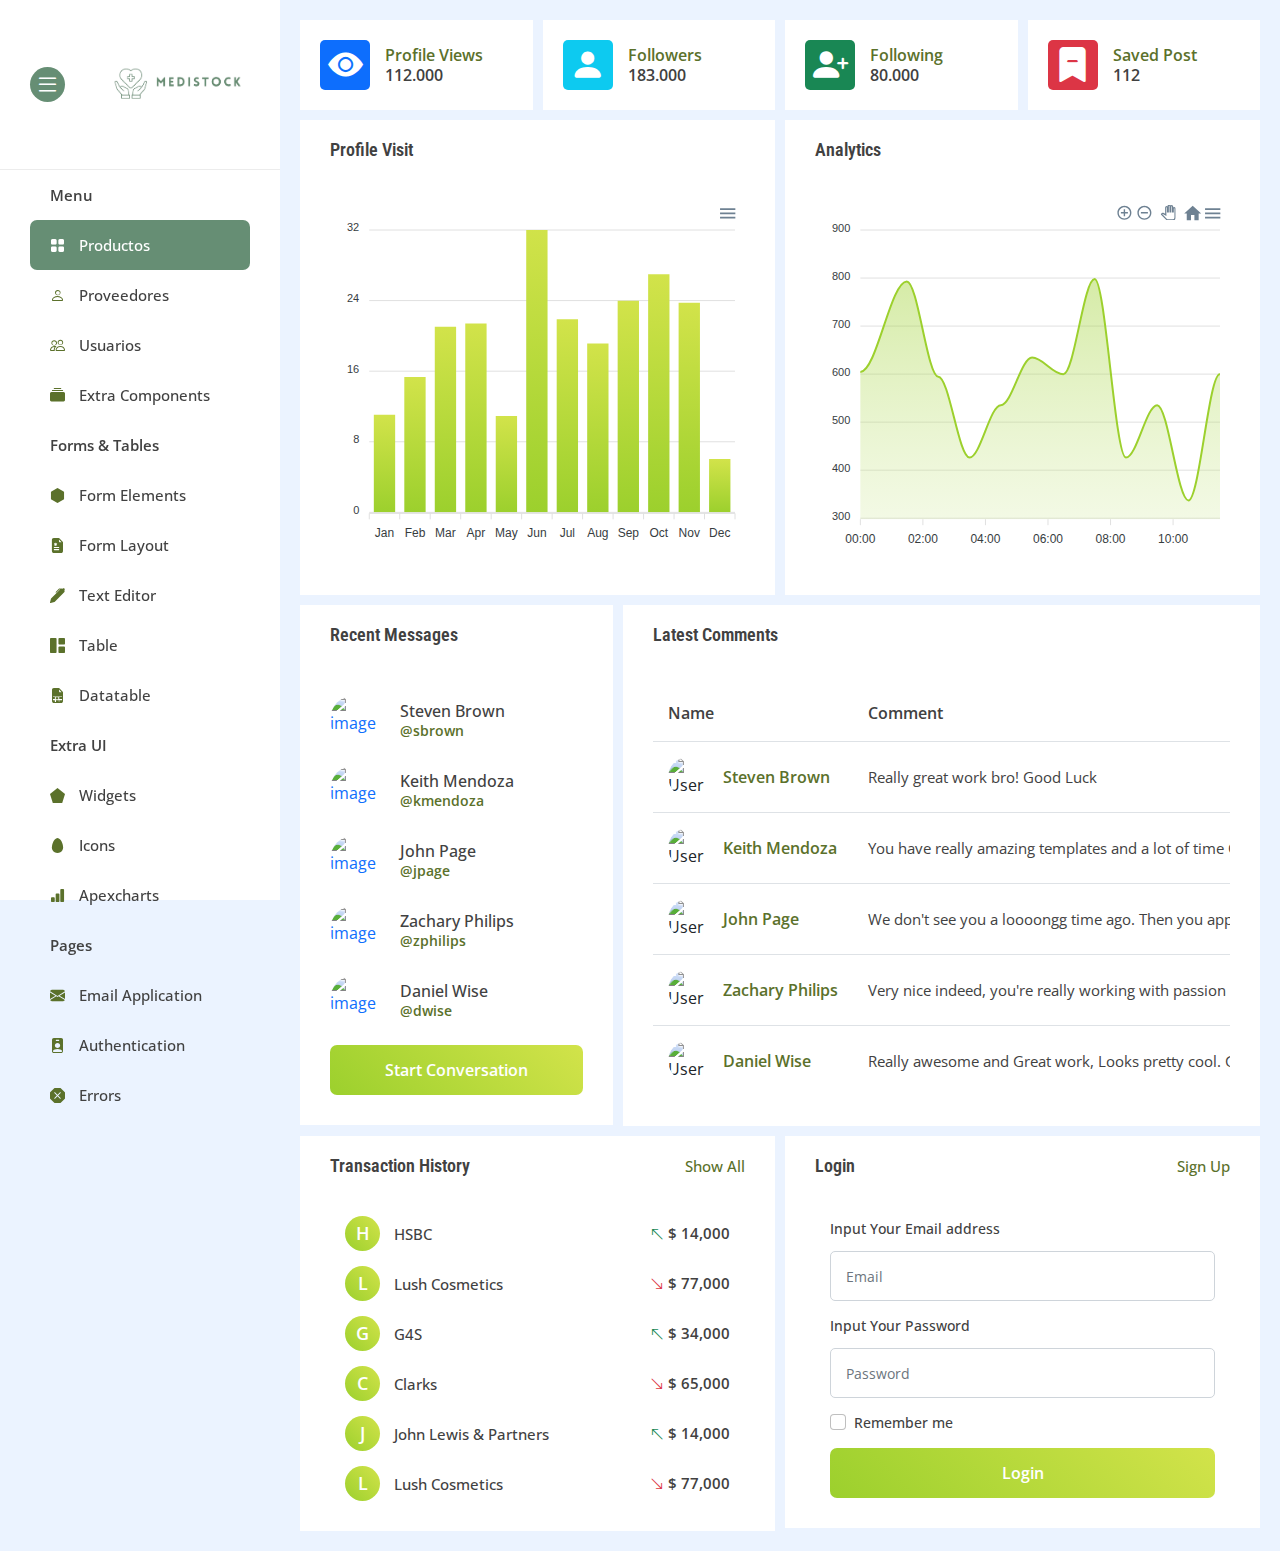
==== Dashboards/index.html @ 8051bd9f "Avances Dashboard V.1" ====
<!DOCTYPE html>
<html lang="en">
<head>
    <meta charset="UTF-8">
    <meta http-equiv="X-UA-Compatible" content="IE=edge">
    <meta name="viewport" content="width=device-width, initial-scale=1.0">
    <title>MediStock</title>

    <link rel="shortcut icon" href="resources/img/LogoHeadMediStock.png">
    <link rel="stylesheet" href="resources/css/animate.min.css">
    <link rel="stylesheet" href="resources/css/bootstrap-icons.css">
    <link rel="stylesheet" href="resources/css/jquery.mCustomScrollbar.min.css">
    <link rel="stylesheet" href="resources/css/bootstrap.min.css">
    <link rel="stylesheet" href="resources/css/style.css">
</head>
<body>
    <div class="container-fluid">
        <button class="sidebar-collapse-mini d-xl-none d-block"><i class="bi bi-list"></i></button>
        <!-- main sidebar -->
        <div class="fixed-sidebar sidebar-mini">
            <div class="logo">
                <button class="sidebar-collapse"><i class="bi bi-list"></i></button>
                <a href="index.html"><img src="resources/img/LogoColorVerde.png" alt="LOGO"></a>
            </div>
            <!-- sidebar menu -->
            <div class="menu">
                <div class="custom-scroll">
                    <div class="sidebar-menu">
                        <ul>
                            <li class="sidebar-title"><span>Menu</span></li>
                            <li class="sidebar-item"><a href="index.html" class="sidebar-link active" data-bs-toggle="tooltip" data-bs-placement="right" title="Productos" tabindex="0"><i class="bi bi-grid-fill"></i> <span>Productos</span></a></li>
                            <li class="sidebar-item"><a href="index.html" class="sidebar-link" data-bs-toggle="tooltip" data-bs-placement="right" title="Proveedores" tabindex="0"><i class="bi bi-person"></i> <span>Proveedores</span></a></li>
                            <li class="sidebar-item"><a href="index.html" class="sidebar-link" data-bs-toggle="tooltip" data-bs-placement="right" title="Usuarios" tabindex="0"><i class="bi bi-people"></i> <span>Usuarios</span></a></li>
                            <li class="sidebar-item"><a href="extra_component.html" class="sidebar-link" data-bs-toggle="tooltip" data-bs-placement="right" title="Extra Components" tabindex="0"><i class="bi bi-collection-fill"></i> <span>Extra Components</span></a></li>
                            <li class="sidebar-title"><span>Forms & Tables</span></li>
                            <li class="sidebar-item"><a href="form_element.html" class="sidebar-link" data-bs-toggle="tooltip" data-bs-placement="right" title="Form Elements" tabindex="0"><i class="bi bi-hexagon-fill"></i> <span>Form Elements</span></a></li>
                            <li class="sidebar-item"><a href="form_layout.html" class="sidebar-link" data-bs-toggle="tooltip" data-bs-placement="right" title="Form Layout" tabindex="0"><i class="bi bi-file-earmark-medical-fill"></i> <span>Form Layout</span></a></li>
                            <li class="sidebar-item"><a href="editor.html" class="sidebar-link" data-bs-toggle="tooltip" data-bs-placement="right" title="Form Editor" tabindex="0"><i class="bi bi-pen-fill"></i> <span>Text Editor</span></a></li>
                            <li class="sidebar-item"><a href="table.html" class="sidebar-link" data-bs-toggle="tooltip" data-bs-placement="right" title="Table" tabindex="0"><i class="bi bi-grid-1x2-fill"></i> <span>Table</span></a></li>
                            <li class="sidebar-item"><a href="data_table.html" class="sidebar-link" data-bs-toggle="tooltip" data-bs-placement="right" title="Datatable" tabindex="0"><i class="bi bi-file-earmark-spreadsheet-fill"></i> <span>Datatable</span></a></li>
                            <li class="sidebar-title"><span>Extra UI</span></li>
                            <li class="sidebar-item"><a href="widget.html" class="sidebar-link" data-bs-toggle="tooltip" data-bs-placement="right" title="Widgets" tabindex="0"><i class="bi bi-pentagon-fill"></i> <span>Widgets</span></a></li>
                            <li class="sidebar-item has-sub">
                                <a role="button" class="sidebar-link" data-bs-toggle="tooltip" data-bs-placement="right" title="Icons" tabindex="0"><i class="bi bi-egg-fill"></i> <span>Icons</span></a>
                                <ul class="sub-menu">
                                    <li><a href="bootstrap_icon.html" class="sub-menu-item">Bootstrap Icons </a></li>
                                    <li><a href="font_awesome.html" class="sub-menu-item">Fontawesome</a></li>
                                </ul>
                            </li>
                            <li class="sidebar-item"><a href="chart.html" class="sidebar-link" data-bs-toggle="tooltip" data-bs-placement="right" title="Charts" tabindex="0"><i class="bi bi-bar-chart-fill"></i> <span>Apexcharts</span></a></li>
                            <li class="sidebar-title"><span>Pages</span></li>
                            <li class="sidebar-item"><a href="email.html" class="sidebar-link" data-bs-toggle="tooltip" data-bs-placement="right" title="Email Application" tabindex="0"><i class="bi bi-envelope-fill"></i> <span>Email Application</span></a></li>
                            <li class="sidebar-item has-sub">
                                <a role="button" class="sidebar-link" data-bs-toggle="tooltip" data-bs-placement="right" title="Authentication" tabindex="0"><i class="bi bi-person-badge-fill"></i> <span>Authentication</span></a>
                                <ul class="sub-menu">
                                    <li><a href="login.html" class="sub-menu-item">Login</a></li>
                                    <li><a href="register.html" class="sub-menu-item">Register</a></li>
                                    <li><a href="password.html" class="sub-menu-item">Forgot Password</a></li>
                                </ul>
                            </li>
                            <li class="sidebar-item has-sub">
                                <a role="button" class="sidebar-link" data-bs-toggle="tooltip" data-bs-placement="right" title="Errors" tabindex="0"><i class="bi bi-x-octagon-fill"></i> <span>Errors</span></a>
                                <ul class="sub-menu">
                                    <li><a href="403.html" class="sub-menu-item">403</a></li>
                                    <li><a href="404.html" class="sub-menu-item">404</a></li>
                                    <li><a href="500.html" class="sub-menu-item">500</a></li>
                                </ul>
                            </li>
                        </ul>
                    </div>
                </div>
            </div>
            <!-- sidebar menu -->
        </div>
        <!-- main sidebar -->
        <div class="main-content">
            <div class="top-boxes mb-10">
                <div class="row g-10">
                    <div class="col-xl-3 col-lg-3 col-sm-6">
                        <div class="panel">
                            <div class="panel-body">
                                <div class="part-icon bg-primary">
                                    <i class="bi bi-eye-fill"></i>
                                </div>
                                <div class="part-txt">
                                    <p><span>Profile Views</span>112.000</p>
                                </div>
                            </div>
                        </div>
                    </div>
                    <div class="col-xl-3 col-lg-3 col-sm-6">
                        <div class="panel">
                            <div class="panel-body">
                                <div class="part-icon bg-info">
                                    <i class="bi bi-person-fill"></i>
                                </div>
                                <div class="part-txt">
                                    <p><span>Followers</span>183.000</p>
                                </div>
                            </div>
                        </div>
                    </div>
                    <div class="col-xl-3 col-lg-3 col-sm-6">
                        <div class="panel">
                            <div class="panel-body">
                                <div class="part-icon bg-success">
                                    <i class="bi bi-person-plus-fill"></i>
                                </div>
                                <div class="part-txt">
                                    <p><span>Following</span>80.000</p>
                                </div>
                            </div>
                        </div>
                    </div>
                    <div class="col-xl-3 col-lg-3 col-sm-6">
                        <div class="panel">
                            <div class="panel-body">
                                <div class="part-icon bg-danger">
                                    <i class="bi bi-bookmark-dash-fill"></i>
                                </div>
                                <div class="part-txt">
                                    <p><span>Saved Post</span>112</p>
                                </div>
                            </div>
                        </div>
                    </div>
                </div>
            </div>
            <div class="row g-10">
                <div class="col-xl-6 col-lg-6">
                    <div class="panel mb-10">
                        <div class="panel-heading">
                            <span>Profile Visit</span>
                        </div>
                        <div class="panel-body">
                            <div id="chart-profile-visit"></div>
                        </div>
                    </div>
                </div>
                <div class="col-xl-6 col-lg-6">
                    <div class="panel mb-10">
                        <div class="panel-heading">
                            <span>Analytics</span>
                        </div>
                        <div class="panel-body">
                            <div id="chart-analytics"></div>
                        </div>
                    </div>
                </div>
            </div>
            <div class="row g-10">
                <div class="col-xl-4 col-lg-4">
                    <div class="panel mb-10">
                        <div class="panel-heading">
                            <span>Recent Messages</span>
                        </div>
                        <div class="panel-body">
                            <div class="recent-message">
                                <ul>
                                    <li>
                                        <a href="#" class="message-box">
                                            <div class="part-img">
                                                <img src="assets/images/avatar-1.jpg" alt="image">
                                            </div>
                                            <div class="part-txt">
                                                <p>Steven Brown</p>
                                                <span>@sbrown</span>
                                            </div>
                                        </a>
                                    </li>
                                    <li>
                                        <a href="#" class="message-box">
                                            <div class="part-img">
                                                <img src="assets/images/avatar-2.jpg" alt="image">
                                            </div>
                                            <div class="part-txt">
                                                <p>Keith Mendoza</p>
                                                <span>@kmendoza</span>
                                            </div>
                                        </a>
                                    </li>
                                    <li>
                                        <a href="#" class="message-box">
                                            <div class="part-img">
                                                <img src="assets/images/avatar-3.jpg" alt="image">
                                            </div>
                                            <div class="part-txt">
                                                <p>John Page</p>
                                                <span>@jpage</span>
                                            </div>
                                        </a>
                                    </li>
                                    <li>
                                        <a href="#" class="message-box">
                                            <div class="part-img">
                                                <img src="assets/images/avatar-4.jpg" alt="image">
                                            </div>
                                            <div class="part-txt">
                                                <p>Zachary Philips</p>
                                                <span>@zphilips</span>
                                            </div>
                                        </a>
                                    </li>
                                    <li>
                                        <a href="#" class="message-box">
                                            <div class="part-img">
                                                <img src="assets/images/avatar-5.jpg" alt="image">
                                            </div>
                                            <div class="part-txt">
                                                <p>Daniel Wise</p>
                                                <span>@dwise</span>
                                            </div>
                                        </a>
                                    </li>
                                    <li>
                                        <a href="#" class="part-btn">Start Conversation</a>
                                    </li>
                                </ul>
                            </div>
                        </div>
                    </div>
                </div>
                <div class="col-xl-8 col-lg-8">
                    <div class="panel mb-10">
                        <div class="panel-heading">
                            <span>Latest Comments</span>
                        </div>
                        <div class="panel-body">
                            <div class="table-responsive latest-comments">
                                <table class="table table-hover">
                                    <thead>
                                        <tr>
                                            <th scope="col">Name</th>
                                            <th scope="col">Comment</th>
                                        </tr>
                                    </thead>
                                    <tbody>
                                        <tr>
                                            <td>
                                                <div class="user">
                                                    <div class="img">
                                                        <img src="assets/images/avatar-1.jpg" alt="User">
                                                    </div>
                                                    <div class="txt">
                                                        <a href="#">Steven Brown</a>
                                                    </div>
                                                </div>
                                            </td>
                                            <td>
                                                <div class="comment">
                                                    <p>Really great work bro! Good Luck</p>
                                                </div>
                                            </td>
                                        </tr>
                                        <tr>
                                            <td>
                                                <div class="user">
                                                    <div class="img">
                                                        <img src="assets/images/avatar-2.jpg" alt="User">
                                                    </div>
                                                    <div class="txt">
                                                        <a href="#">Keith Mendoza</a>
                                                    </div>
                                                </div>
                                            </td>
                                            <td>
                                                <div class="comment">
                                                    <p>You have really amazing templates and a lot of time Good luck!</p>
                                                </div>
                                            </td>
                                        </tr>
                                        <tr>
                                            <td>
                                                <div class="user">
                                                    <div class="img">
                                                        <img src="assets/images/avatar-3.jpg" alt="User">
                                                    </div>
                                                    <div class="txt">
                                                        <a href="#">John Page</a>
                                                    </div>
                                                </div>
                                            </td>
                                            <td>
                                                <div class="comment">
                                                    <p>We don't see you a loooongg time ago. Then you appear with a such amazing item! Really good job boy.</p>
                                                </div>
                                            </td>
                                        </tr>
                                        <tr>
                                            <td>
                                                <div class="user">
                                                    <div class="img">
                                                        <img src="assets/images/avatar-4.jpg" alt="User">
                                                    </div>
                                                    <div class="txt">
                                                        <a href="#">Zachary Philips</a>
                                                    </div>
                                                </div>
                                            </td>
                                            <td>
                                                <div class="comment">
                                                    <p>Very nice indeed, you're really working with passion and patience too GLWS!</p>
                                                </div>
                                            </td>
                                        </tr>
                                        <tr>
                                            <td>
                                                <div class="user">
                                                    <div class="img">
                                                        <img src="assets/images/avatar-5.jpg" alt="User">
                                                    </div>
                                                    <div class="txt">
                                                        <a href="#">Daniel Wise</a>
                                                    </div>
                                                </div>
                                            </td>
                                            <td>
                                                <div class="comment">
                                                    <p>Really awesome and Great work, Looks pretty cool. GLWS</p>
                                                </div>
                                            </td>
                                        </tr>
                                    </tbody>
                                </table>
                            </div>
                        </div>
                    </div>
                </div>
            </div>
            <div class="row g-10">
                <div class="col-xl-6 col-lg-6">
                    <div class="panel mb-10">
                        <div class="panel-heading">
                            <span>Transaction History</span>
                            <div class="right">
                                <a href="#" class="action-btn">Show All</a>
                            </div>
                        </div>
                        <div class="panel-body">
                            <div class="transaction-history">
                                <ul>
                                    <li>
                                        <div class="left">
                                            <span class="transaction-badge">H</span>
                                            <span class="transaction-with">HSBC</span>
                                        </div>
                                        <div class="right">
                                            <span class="transaction-icon text-success"><i class="bi bi-arrow-up-left"></i></span>
                                            <span class="transaction-amount">$ 14,000</span>
                                        </div>
                                    </li>
                                    <li>
                                        <div class="left">
                                            <span class="transaction-badge">L</span>
                                            <span class="transaction-with">Lush Cosmetics</span>
                                        </div>
                                        <div class="right">
                                            <span class="transaction-icon text-danger"><i class="bi bi-arrow-down-right"></i></span>
                                            <span class="transaction-amount">$ 77,000</span>
                                        </div>
                                    </li>
                                    <li>
                                        <div class="left">
                                            <span class="transaction-badge">G</span>
                                            <span class="transaction-with">G4S</span>
                                        </div>
                                        <div class="right">
                                            <span class="transaction-icon text-success"><i class="bi bi-arrow-up-left"></i></span>
                                            <span class="transaction-amount">$ 34,000</span>
                                        </div>
                                    </li>
                                    <li>
                                        <div class="left">
                                            <span class="transaction-badge">C</span>
                                            <span class="transaction-with">Clarks</span>
                                        </div>
                                        <div class="right">
                                            <span class="transaction-icon text-danger"><i class="bi bi-arrow-down-right"></i></span>
                                            <span class="transaction-amount">$ 65,000</span>
                                        </div>
                                    </li>
                                    <li>
                                        <div class="left">
                                            <span class="transaction-badge">J</span>
                                            <span class="transaction-with">John Lewis & Partners</span>
                                        </div>
                                        <div class="right">
                                            <span class="transaction-icon text-success"><i class="bi bi-arrow-up-left"></i></span>
                                            <span class="transaction-amount">$ 14,000</span>
                                        </div>
                                    </li>
                                    <li>
                                        <div class="left">
                                            <span class="transaction-badge">L</span>
                                            <span class="transaction-with">Lush Cosmetics</span>
                                        </div>
                                        <div class="right">
                                            <span class="transaction-icon text-danger"><i class="bi bi-arrow-down-right"></i></span>
                                            <span class="transaction-amount">$ 77,000</span>
                                        </div>
                                    </li>
                                </ul>
                            </div>
                        </div>
                    </div>
                </div>
                <div class="col-xl-6 col-lg-6">
                    <div class="panel mb-10">
                        <div class="panel-heading">
                            <span>Login</span>
                            <div class="right">
                                <a href="#" class="action-btn">Sign Up</a>
                            </div>
                        </div>
                        <div class="panel-body">
                            <form class="login">
                                <div class="form-group">
                                    <label for="exampleInputEmail1" class="form-label">Input Your Email address</label>
                                    <input type="email" class="form-control" id="exampleInputEmail1" aria-describedby="exampleInputEmail1" placeholder="Email">
                                </div>
                                <div class="form-group">
                                    <label for="exampleInputPassword1" class="form-label">Input Your Password</label>
                                    <input type="password" class="form-control" id="exampleInputPassword1" placeholder="Password">
                                </div>
                                <div class="form-check">
                                    <input type="checkbox" class="form-check-input" id="exampleCheck1">
                                    <label class="form-check-label" for="exampleCheck1">Remember me</label>
                                </div>
                                <button type="submit" class="def-btn w-100">Login</button>
                            </form>
                        </div>
                    </div>
                </div>
            </div>
        </div>
    </div>

    <script src="resources/js/jquery-3.6.0.min.js"></script>
    <script src="resources/js/jquery.mCustomScrollbar.concat.min.js"></script>
    <script src="resources/js/apexcharts.js"></script>
    <script src="resources/js/bootstrap.bundle.min.js"></script>
    <script src="resources/js/main.js"></script>
    <script src="resources/js/chart-init.js"></script>
</body>
</html>
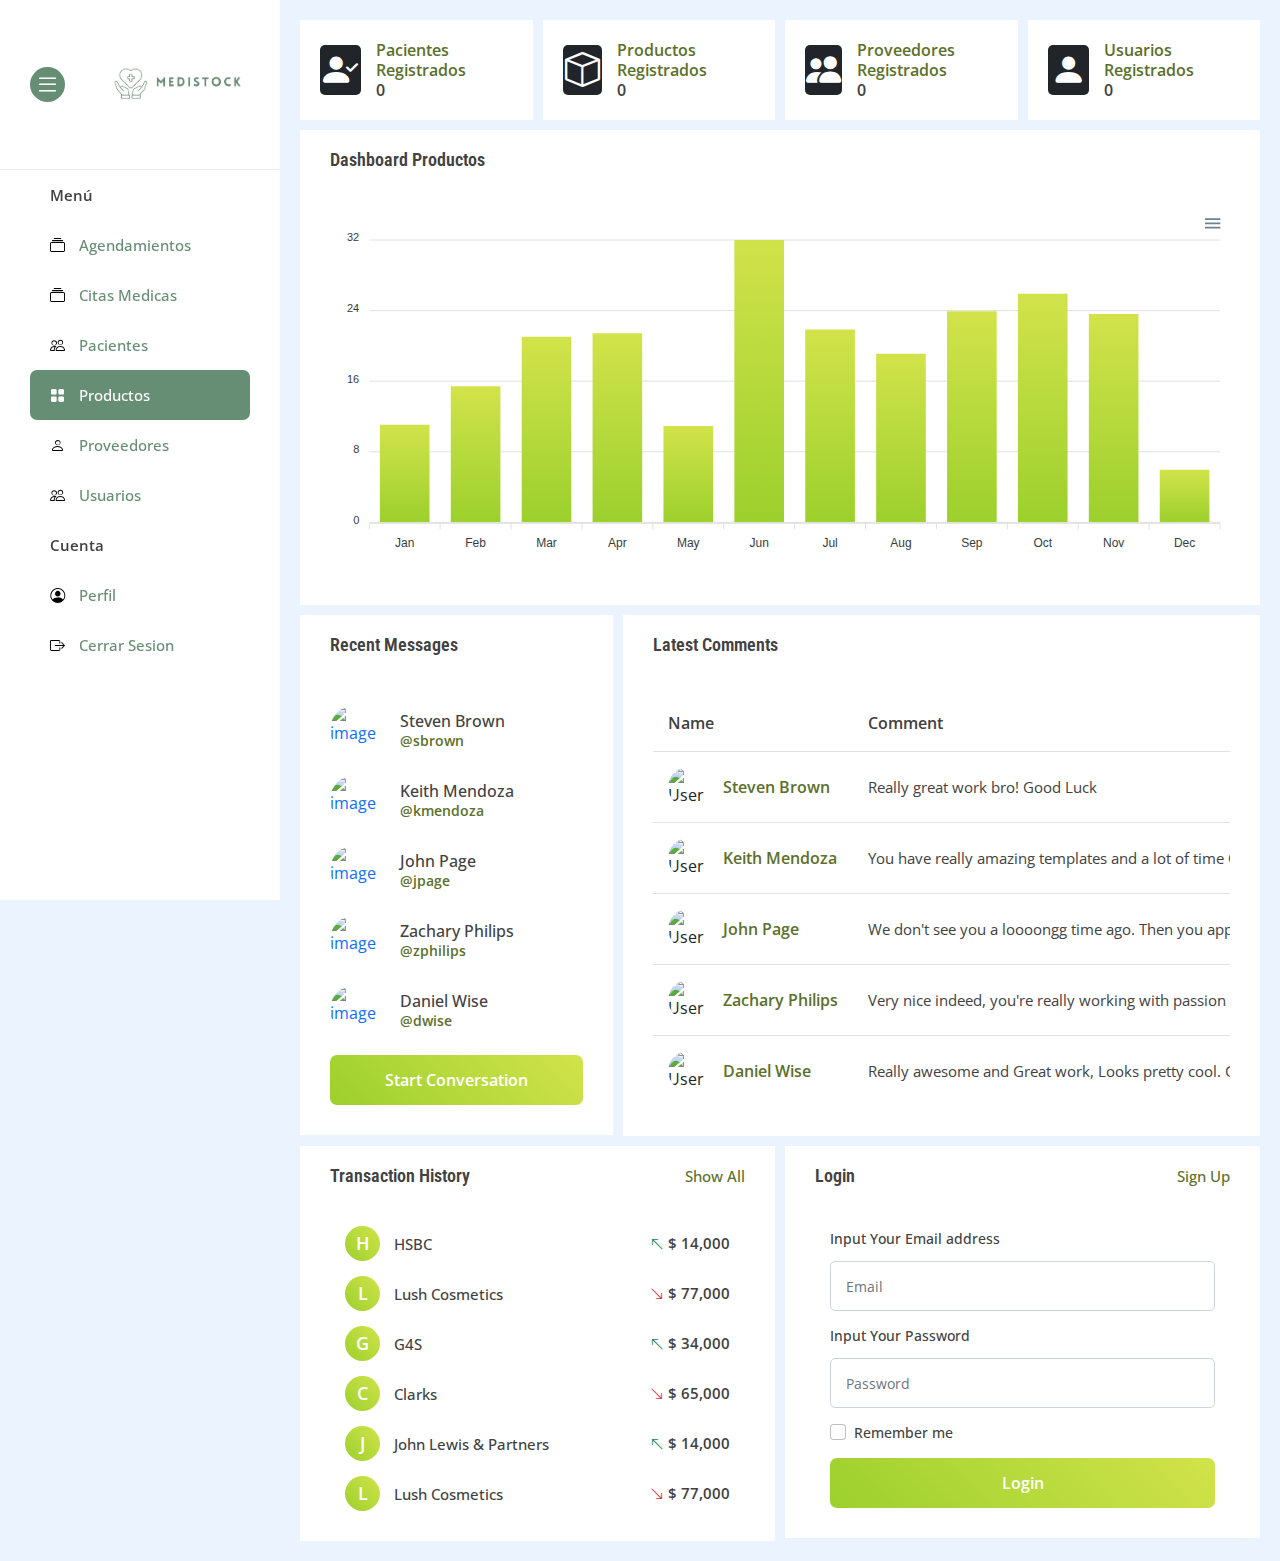
==== commit 2b864cee: "Avances Dashboard V.2" ====
--- a/Dashboards/index.html
+++ b/Dashboards/index.html
@@ -27,45 +27,16 @@
                 <div class="custom-scroll">
                     <div class="sidebar-menu">
                         <ul>
-                            <li class="sidebar-title"><span>Menu</span></li>
+                            <li class="sidebar-title"><span>Menú</span></li>
+                            <li class="sidebar-item"><a href="extra_component.html" class="sidebar-link" data-bs-toggle="tooltip" data-bs-placement="right" title="Agendamientos" tabindex="0"><i class="bi bi-collection"></i> <span>Agendamientos</span></a></li>
+                            <li class="sidebar-item"><a href="extra_component.html" class="sidebar-link" data-bs-toggle="tooltip" data-bs-placement="right" title="Citas Medicas" tabindex="0"><i class="bi bi-collection"></i> <span>Citas Medicas</span></a></li>
+                            <li class="sidebar-item"><a href="index.html" class="sidebar-link" data-bs-toggle="tooltip" data-bs-placement="right" title="Pacientes" tabindex="0"><i class="bi bi-people"></i> <span>Pacientes</span></a></li>
                             <li class="sidebar-item"><a href="index.html" class="sidebar-link active" data-bs-toggle="tooltip" data-bs-placement="right" title="Productos" tabindex="0"><i class="bi bi-grid-fill"></i> <span>Productos</span></a></li>
                             <li class="sidebar-item"><a href="index.html" class="sidebar-link" data-bs-toggle="tooltip" data-bs-placement="right" title="Proveedores" tabindex="0"><i class="bi bi-person"></i> <span>Proveedores</span></a></li>
                             <li class="sidebar-item"><a href="index.html" class="sidebar-link" data-bs-toggle="tooltip" data-bs-placement="right" title="Usuarios" tabindex="0"><i class="bi bi-people"></i> <span>Usuarios</span></a></li>
-                            <li class="sidebar-item"><a href="extra_component.html" class="sidebar-link" data-bs-toggle="tooltip" data-bs-placement="right" title="Extra Components" tabindex="0"><i class="bi bi-collection-fill"></i> <span>Extra Components</span></a></li>
-                            <li class="sidebar-title"><span>Forms & Tables</span></li>
-                            <li class="sidebar-item"><a href="form_element.html" class="sidebar-link" data-bs-toggle="tooltip" data-bs-placement="right" title="Form Elements" tabindex="0"><i class="bi bi-hexagon-fill"></i> <span>Form Elements</span></a></li>
-                            <li class="sidebar-item"><a href="form_layout.html" class="sidebar-link" data-bs-toggle="tooltip" data-bs-placement="right" title="Form Layout" tabindex="0"><i class="bi bi-file-earmark-medical-fill"></i> <span>Form Layout</span></a></li>
-                            <li class="sidebar-item"><a href="editor.html" class="sidebar-link" data-bs-toggle="tooltip" data-bs-placement="right" title="Form Editor" tabindex="0"><i class="bi bi-pen-fill"></i> <span>Text Editor</span></a></li>
-                            <li class="sidebar-item"><a href="table.html" class="sidebar-link" data-bs-toggle="tooltip" data-bs-placement="right" title="Table" tabindex="0"><i class="bi bi-grid-1x2-fill"></i> <span>Table</span></a></li>
-                            <li class="sidebar-item"><a href="data_table.html" class="sidebar-link" data-bs-toggle="tooltip" data-bs-placement="right" title="Datatable" tabindex="0"><i class="bi bi-file-earmark-spreadsheet-fill"></i> <span>Datatable</span></a></li>
-                            <li class="sidebar-title"><span>Extra UI</span></li>
-                            <li class="sidebar-item"><a href="widget.html" class="sidebar-link" data-bs-toggle="tooltip" data-bs-placement="right" title="Widgets" tabindex="0"><i class="bi bi-pentagon-fill"></i> <span>Widgets</span></a></li>
-                            <li class="sidebar-item has-sub">
-                                <a role="button" class="sidebar-link" data-bs-toggle="tooltip" data-bs-placement="right" title="Icons" tabindex="0"><i class="bi bi-egg-fill"></i> <span>Icons</span></a>
-                                <ul class="sub-menu">
-                                    <li><a href="bootstrap_icon.html" class="sub-menu-item">Bootstrap Icons </a></li>
-                                    <li><a href="font_awesome.html" class="sub-menu-item">Fontawesome</a></li>
-                                </ul>
-                            </li>
-                            <li class="sidebar-item"><a href="chart.html" class="sidebar-link" data-bs-toggle="tooltip" data-bs-placement="right" title="Charts" tabindex="0"><i class="bi bi-bar-chart-fill"></i> <span>Apexcharts</span></a></li>
-                            <li class="sidebar-title"><span>Pages</span></li>
-                            <li class="sidebar-item"><a href="email.html" class="sidebar-link" data-bs-toggle="tooltip" data-bs-placement="right" title="Email Application" tabindex="0"><i class="bi bi-envelope-fill"></i> <span>Email Application</span></a></li>
-                            <li class="sidebar-item has-sub">
-                                <a role="button" class="sidebar-link" data-bs-toggle="tooltip" data-bs-placement="right" title="Authentication" tabindex="0"><i class="bi bi-person-badge-fill"></i> <span>Authentication</span></a>
-                                <ul class="sub-menu">
-                                    <li><a href="login.html" class="sub-menu-item">Login</a></li>
-                                    <li><a href="register.html" class="sub-menu-item">Register</a></li>
-                                    <li><a href="password.html" class="sub-menu-item">Forgot Password</a></li>
-                                </ul>
-                            </li>
-                            <li class="sidebar-item has-sub">
-                                <a role="button" class="sidebar-link" data-bs-toggle="tooltip" data-bs-placement="right" title="Errors" tabindex="0"><i class="bi bi-x-octagon-fill"></i> <span>Errors</span></a>
-                                <ul class="sub-menu">
-                                    <li><a href="403.html" class="sub-menu-item">403</a></li>
-                                    <li><a href="404.html" class="sub-menu-item">404</a></li>
-                                    <li><a href="500.html" class="sub-menu-item">500</a></li>
-                                </ul>
-                            </li>
+                            <li class="sidebar-title"><span>Cuenta</span></li>
+                            <li class="sidebar-item"><a href="form_element.html" class="sidebar-link" data-bs-toggle="tooltip" data-bs-placement="right" title="Perfil" tabindex="0"><i class="bi bi-person-circle"></i> <span>Perfil</span></a></li>
+                            <li class="sidebar-item"><a href="form_layout.html" class="sidebar-link" data-bs-toggle="tooltip" data-bs-placement="right" title="Cerrar Sesion" tabindex="0"><i class="bi bi-box-arrow-right"></i> <span>Cerrar Sesion</span></a></li>
                         </ul>
                     </div>
                 </div>
@@ -79,11 +50,11 @@
                     <div class="col-xl-3 col-lg-3 col-sm-6">
                         <div class="panel">
                             <div class="panel-body">
-                                <div class="part-icon bg-primary">
-                                    <i class="bi bi-eye-fill"></i>
+                                <div class="part-icon bg-dark">
+                                    <i class="bi bi-person-check-fill"></i>
                                 </div>
                                 <div class="part-txt">
-                                    <p><span>Profile Views</span>112.000</p>
+                                    <p><span>Pacientes Registrados</span>0</p>
                                 </div>
                             </div>
                         </div>
@@ -91,11 +62,11 @@
                     <div class="col-xl-3 col-lg-3 col-sm-6">
                         <div class="panel">
                             <div class="panel-body">
-                                <div class="part-icon bg-info">
-                                    <i class="bi bi-person-fill"></i>
+                                <div class="part-icon bg-dark">
+                                    <i class="bi bi-box"></i>
                                 </div>
                                 <div class="part-txt">
-                                    <p><span>Followers</span>183.000</p>
+                                    <p><span>Productos Registrados</span>0</p>
                                 </div>
                             </div>
                         </div>
@@ -103,11 +74,11 @@
                     <div class="col-xl-3 col-lg-3 col-sm-6">
                         <div class="panel">
                             <div class="panel-body">
-                                <div class="part-icon bg-success">
-                                    <i class="bi bi-person-plus-fill"></i>
+                                <div class="part-icon bg-dark">
+                                    <i class="bi bi-people-fill"></i>
                                 </div>
                                 <div class="part-txt">
-                                    <p><span>Following</span>80.000</p>
+                                    <p><span>Proveedores Registrados</span>0</p>
                                 </div>
                             </div>
                         </div>
@@ -115,11 +86,11 @@
                     <div class="col-xl-3 col-lg-3 col-sm-6">
                         <div class="panel">
                             <div class="panel-body">
-                                <div class="part-icon bg-danger">
-                                    <i class="bi bi-bookmark-dash-fill"></i>
+                                <div class="part-icon bg-dark">
+                                    <i class="bi bi-person-fill"></i>
                                 </div>
                                 <div class="part-txt">
-                                    <p><span>Saved Post</span>112</p>
+                                    <p><span>Usuarios Registrados</span>0</p>
                                 </div>
                             </div>
                         </div>
@@ -127,23 +98,13 @@
                 </div>
             </div>
             <div class="row g-10">
-                <div class="col-xl-6 col-lg-6">
+                <div class="col-xl-12 col-lg-12">
                     <div class="panel mb-10">
                         <div class="panel-heading">
-                            <span>Profile Visit</span>
+                            <span>Dashboard Productos</span>
                         </div>
                         <div class="panel-body">
                             <div id="chart-profile-visit"></div>
-                        </div>
-                    </div>
-                </div>
-                <div class="col-xl-6 col-lg-6">
-                    <div class="panel mb-10">
-                        <div class="panel-heading">
-                            <span>Analytics</span>
-                        </div>
-                        <div class="panel-body">
-                            <div id="chart-analytics"></div>
                         </div>
                     </div>
                 </div>
--- a/Dashboards/resources/css/style.css
+++ b/Dashboards/resources/css/style.css
@@ -427,7 +427,7 @@
   font-size: 15px;
   line-height: 50px;
   font-weight: 500;
-  color: #414141;
+  color: #668e74;
   border-radius: 7px;
   -webkit-transition: all 0.3s ease-in;
   transition: all 0.3s ease-in;
@@ -443,7 +443,7 @@
   background: linear-gradient(45deg, #668e74, #668e74);
 }
 .fixed-sidebar .menu .sidebar-menu ul .sidebar-item .sidebar-link i {
-  color: #5b712b;
+  color: #000000;
   margin-right: 10px;
   -webkit-transition: all 0.3s ease-in;
   transition: all 0.3s ease-in;
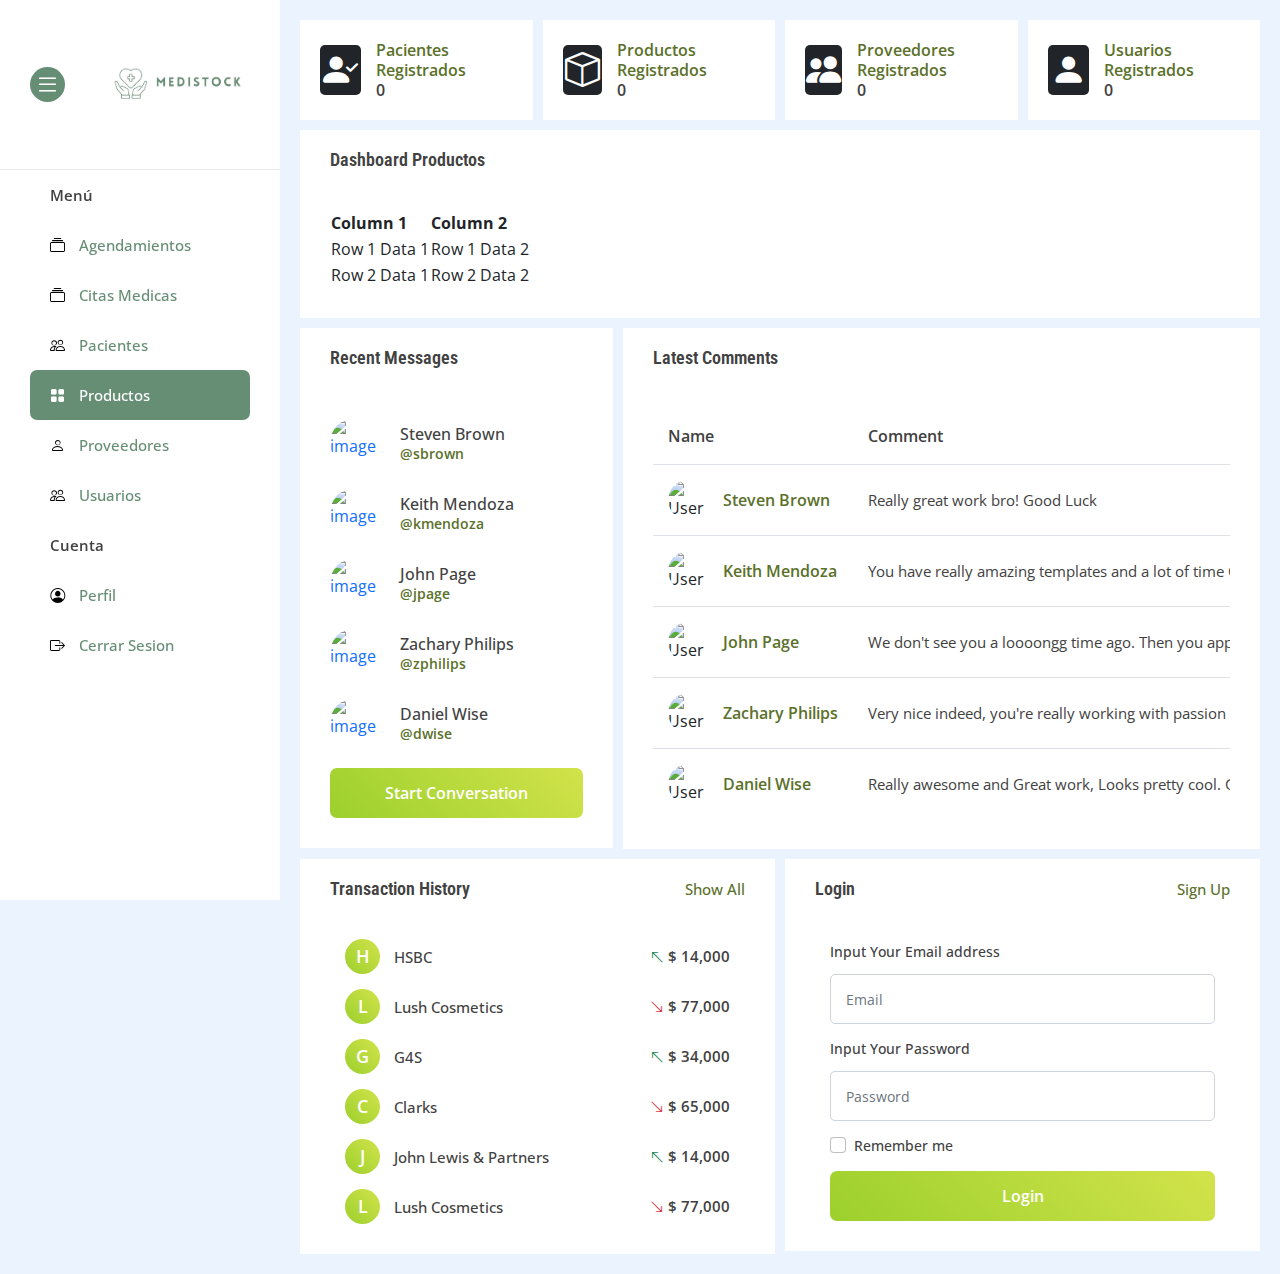
==== commit 637ea506: "Avance Dashboard V.3" ====
--- a/Dashboards/index.html
+++ b/Dashboards/index.html
@@ -12,6 +12,7 @@
     <link rel="stylesheet" href="resources/css/jquery.mCustomScrollbar.min.css">
     <link rel="stylesheet" href="resources/css/bootstrap.min.css">
     <link rel="stylesheet" href="resources/css/style.css">
+    <link rel="stylesheet" href="https://cdn.datatables.net/1.13.7/css/dataTables.bootstrap5.min.css">
 </head>
 <body>
     <div class="container-fluid">
@@ -104,7 +105,24 @@
                             <span>Dashboard Productos</span>
                         </div>
                         <div class="panel-body">
-                            <div id="chart-profile-visit"></div>
+                            <table id="tablaProductos" class="display">
+                                <thead>
+                                    <tr>
+                                        <th>Column 1</th>
+                                        <th>Column 2</th>
+                                    </tr>
+                                </thead>
+                                <tbody>
+                                    <tr>
+                                        <td>Row 1 Data 1</td>
+                                        <td>Row 1 Data 2</td>
+                                    </tr>
+                                    <tr>
+                                        <td>Row 2 Data 1</td>
+                                        <td>Row 2 Data 2</td>
+                                    </tr>
+                                </tbody>
+                            </table>
                         </div>
                     </div>
                 </div>
@@ -402,5 +420,26 @@
     <script src="resources/js/bootstrap.bundle.min.js"></script>
     <script src="resources/js/main.js"></script>
     <script src="resources/js/chart-init.js"></script>
+    <script src="https://cdn.datatables.net/1.13.7/js/jquery.dataTables.min.js"></script>
+<script src="https://cdn.datatables.net/1.13.7/js/dataTables.bootstrap5.min.js"></script>
+    <script type="text/javascript">let table = new DataTable('#tablaProductos', {
+        //Para cambiar el lenguaje a español
+        "language": {
+            "lengthMenu": "Mostrar MENU registros",
+            "zeroRecords": "No se encontraron resultados",
+            "info": "Mostrando del START al END de TOTAL registros",
+            "infoEmpty": "Mostrando del 0 al 0 de 0 registros",
+            "infoFiltered": "(de un total de MAX registros)",
+            "sSearch": "Buscar:",
+            "oPaginate": {
+                "sFirst": "Primero",
+                "sLast": "Último",
+                "sNext": "Siguiente",
+                "sPrevious": "Anterior"
+            },
+            "sProcessing": "Procesando..."
+        }
+       })</script>
+      
 </body>
 </html>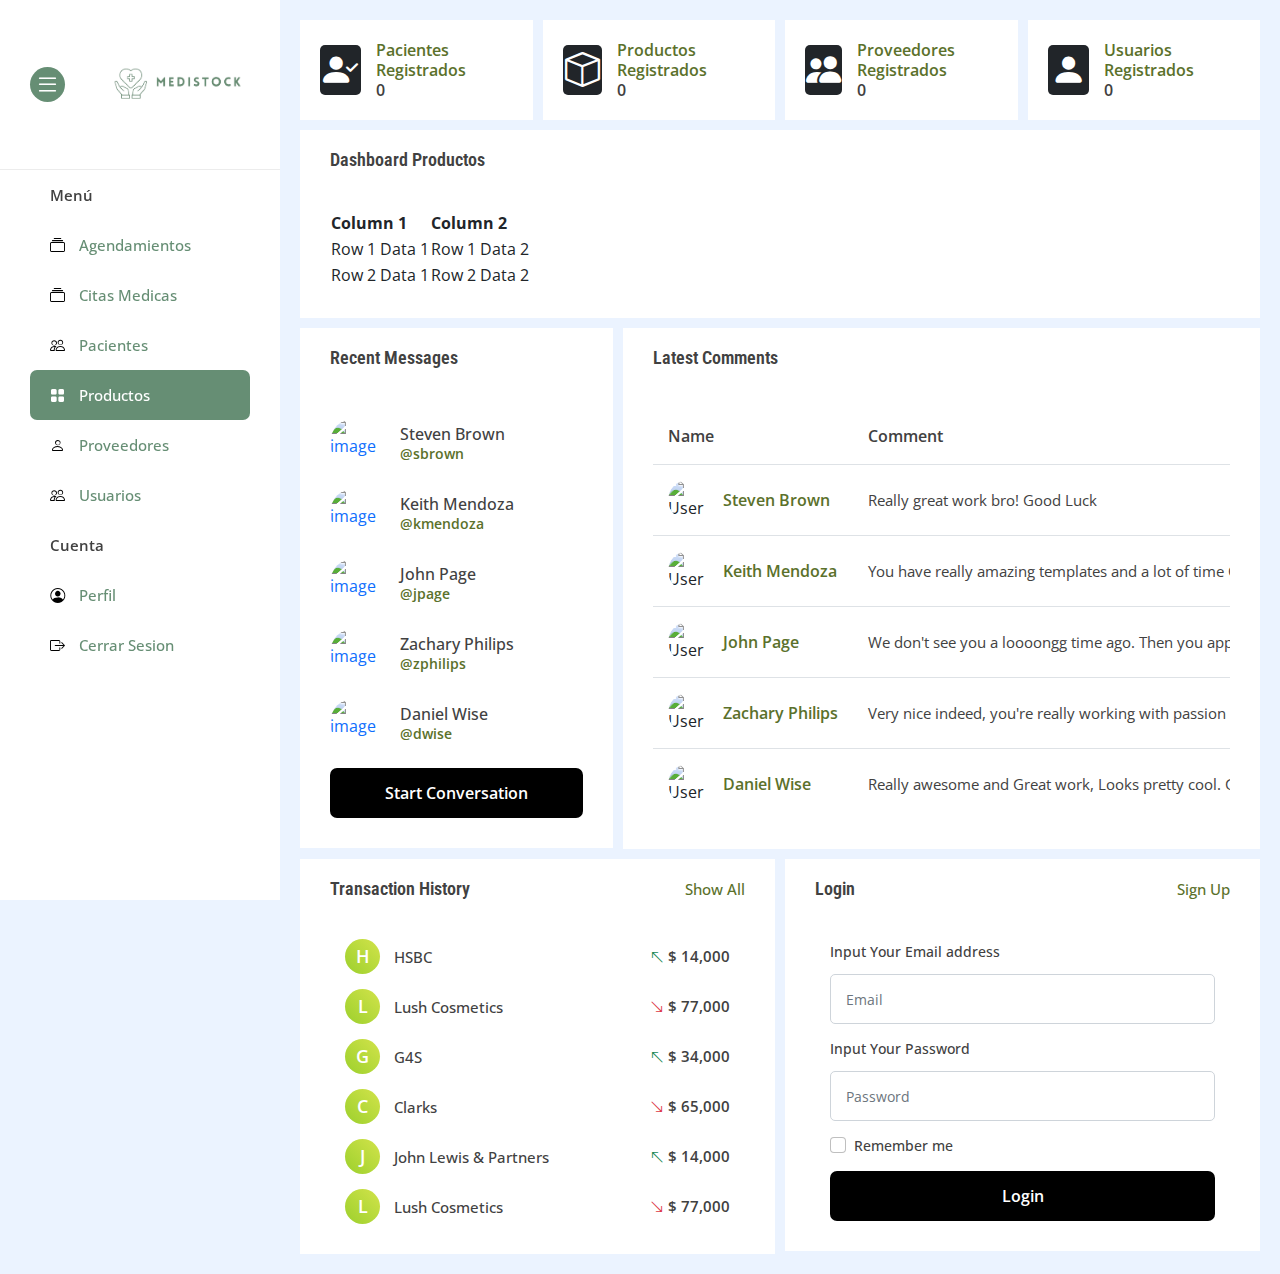
==== commit bd9d9c14: "Dashboard V1.5" ====
--- a/Dashboards/index.html
+++ b/Dashboards/index.html
@@ -29,9 +29,9 @@
                     <div class="sidebar-menu">
                         <ul>
                             <li class="sidebar-title"><span>Menú</span></li>
-                            <li class="sidebar-item"><a href="extra_component.html" class="sidebar-link" data-bs-toggle="tooltip" data-bs-placement="right" title="Agendamientos" tabindex="0"><i class="bi bi-collection"></i> <span>Agendamientos</span></a></li>
-                            <li class="sidebar-item"><a href="extra_component.html" class="sidebar-link" data-bs-toggle="tooltip" data-bs-placement="right" title="Citas Medicas" tabindex="0"><i class="bi bi-collection"></i> <span>Citas Medicas</span></a></li>
-                            <li class="sidebar-item"><a href="index.html" class="sidebar-link" data-bs-toggle="tooltip" data-bs-placement="right" title="Pacientes" tabindex="0"><i class="bi bi-people"></i> <span>Pacientes</span></a></li>
+                            <li class="sidebar-item"><a href="index(DashboardCitasAdmin).html" class="sidebar-link" data-bs-toggle="tooltip" data-bs-placement="right" title="Agendamientos" tabindex="0"><i class="bi bi-collection"></i> <span>Agendamientos</span></a></li>
+                            <li class="sidebar-item"><a href="index(DashboardConsultasAdmin).html" class="sidebar-link" data-bs-toggle="tooltip" data-bs-placement="right" title="Citas Medicas" tabindex="0"><i class="bi bi-collection"></i> <span>Citas Medicas</span></a></li>
+                            <li class="sidebar-item"><a href="index(DashboardPacientesAdmin).html" class="sidebar-link" data-bs-toggle="tooltip" data-bs-placement="right" title="Pacientes" tabindex="0"><i class="bi bi-people"></i> <span>Pacientes</span></a></li>
                             <li class="sidebar-item"><a href="index.html" class="sidebar-link active" data-bs-toggle="tooltip" data-bs-placement="right" title="Productos" tabindex="0"><i class="bi bi-grid-fill"></i> <span>Productos</span></a></li>
                             <li class="sidebar-item"><a href="index.html" class="sidebar-link" data-bs-toggle="tooltip" data-bs-placement="right" title="Proveedores" tabindex="0"><i class="bi bi-person"></i> <span>Proveedores</span></a></li>
                             <li class="sidebar-item"><a href="index.html" class="sidebar-link" data-bs-toggle="tooltip" data-bs-placement="right" title="Usuarios" tabindex="0"><i class="bi bi-people"></i> <span>Usuarios</span></a></li>
--- a/Dashboards/resources/css/style.css
+++ b/Dashboards/resources/css/style.css
@@ -5,7 +5,11 @@
   background: #ebf3ff;
   font-family: "Open Sans", sans-serif;
 }
-
+image{
+  height: 190px;
+  border-radius: 100px;
+    
+}
 img {
   max-width: 100%;
   height: auto;
@@ -37,7 +41,7 @@
   text-align: center;
   height: 50px;
   line-height: 50px;
-  background: linear-gradient(45deg, #9cd02d, #D2E34A);
+  background: black;
   color: #fff;
   font-size: 16px;
   font-weight: 600;
@@ -55,7 +59,7 @@
   left: 0;
   width: 100%;
   height: 100%;
-  background: linear-gradient(45deg, #D2E34A, #9cd02d);
+  color: #000000;
   border-radius: 7px;
   opacity: 0;
   -webkit-transition: 0.6s;
@@ -106,7 +110,7 @@
   line-height: 38px;
   font-size: 25px;
   color: #fff;
-  background: linear-gradient(45deg, #668e74, #668e74);
+  background: black;
   border: 1px solid #fff;
   border-left: 0;
   border-radius: 0 20px 20px 0;
@@ -467,7 +471,7 @@
   color: #414141;
 }
 .fixed-sidebar .menu .sidebar-menu ul .sidebar-item .sub-menu li .sub-menu-item.active {
-  color: #7ca524;
+  color: #7ca524cc;
   padding-left: 5px;
 }
 .fixed-sidebar .menu .sidebar-menu ul .sidebar-item .sub-menu li .sub-menu-item:hover {
@@ -614,7 +618,7 @@
   text-align: center;
   height: 50px;
   line-height: 50px;
-  background: linear-gradient(45deg, #9cd02d, #D2E34A);
+  background:  black;
   color: #fff;
   font-size: 16px;
   font-weight: 600;
@@ -630,7 +634,7 @@
   left: 0;
   width: 100%;
   height: 100%;
-  background: linear-gradient(45deg, #D2E34A, #9cd02d);
+  background: linear-gradient(45deg, #5b712b, #343a0b94);
   border-radius: 7px;
   opacity: 0;
   -webkit-transition: 0.6s;
@@ -990,24 +994,24 @@
 }
 
 .btn-primary {
-  background: #9cd02d;
-  border-color: #9cd02d;
+  background: #000000;
+  border-color: #707a8c;
 }
 .btn-primary.btn-primary.disabled {
-  background: #D2E34A;
-  border-color: #D2E34A;
+  background: #707a8c;
+  border-color: #707a8c;
 }
 .btn-primary:disabled {
-  background: #D2E34A;
-  border-color: #D2E34A;
+  background: #707a8c;
+  border-color: #707a8c;
 }
 .btn-primary:hover {
-  background: #7ca524;
-  border-color: #7ca524;
+  background: #707070;
+  border-color: #707070;
 }
 .btn-primary:focus, .btn-primary:active:focus {
-  background: #7ca524;
-  border-color: #7ca524;
+  background: #707070;
+  border-color: #707070;
   -webkit-box-shadow: 0 0 0 0.25rem rgba(124, 165, 36, 0.4);
           box-shadow: 0 0 0 0.25rem rgba(124, 165, 36, 0.4);
   color: #fff;
